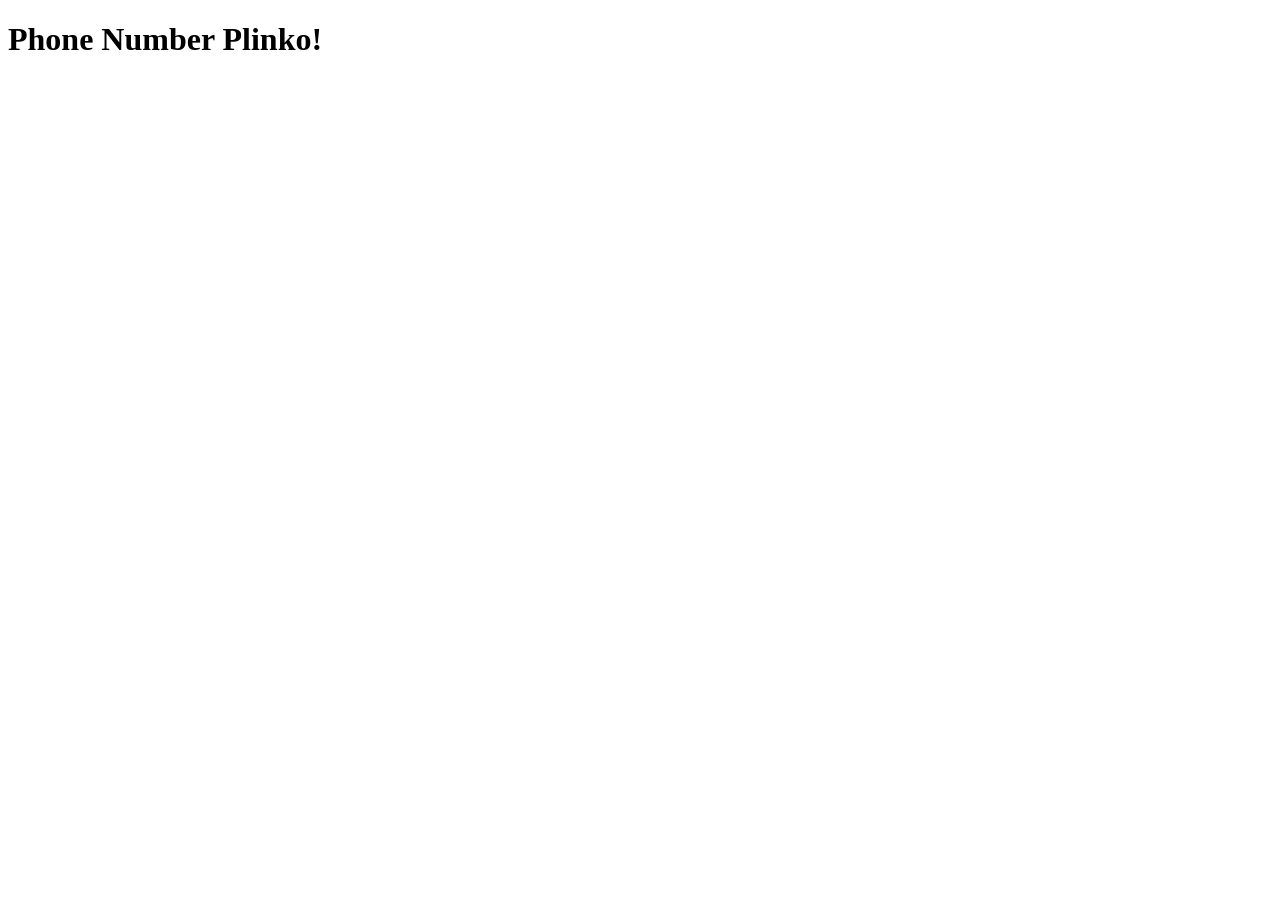
==== index.html @ 65becf67 "First commit" ====
<!doctype html>
<html lang="en">
  <head>
    <meta charset="UTF-8" />
    <meta name="viewport" content="width=device-width, initial-scale=1" />
    <title></title>
    <link href="style.css" rel="stylesheet" />
  </head>
  <body>
    <header>
      <h1>Phone Number Plinko!</h1>
    </header>
  </body>
</html>
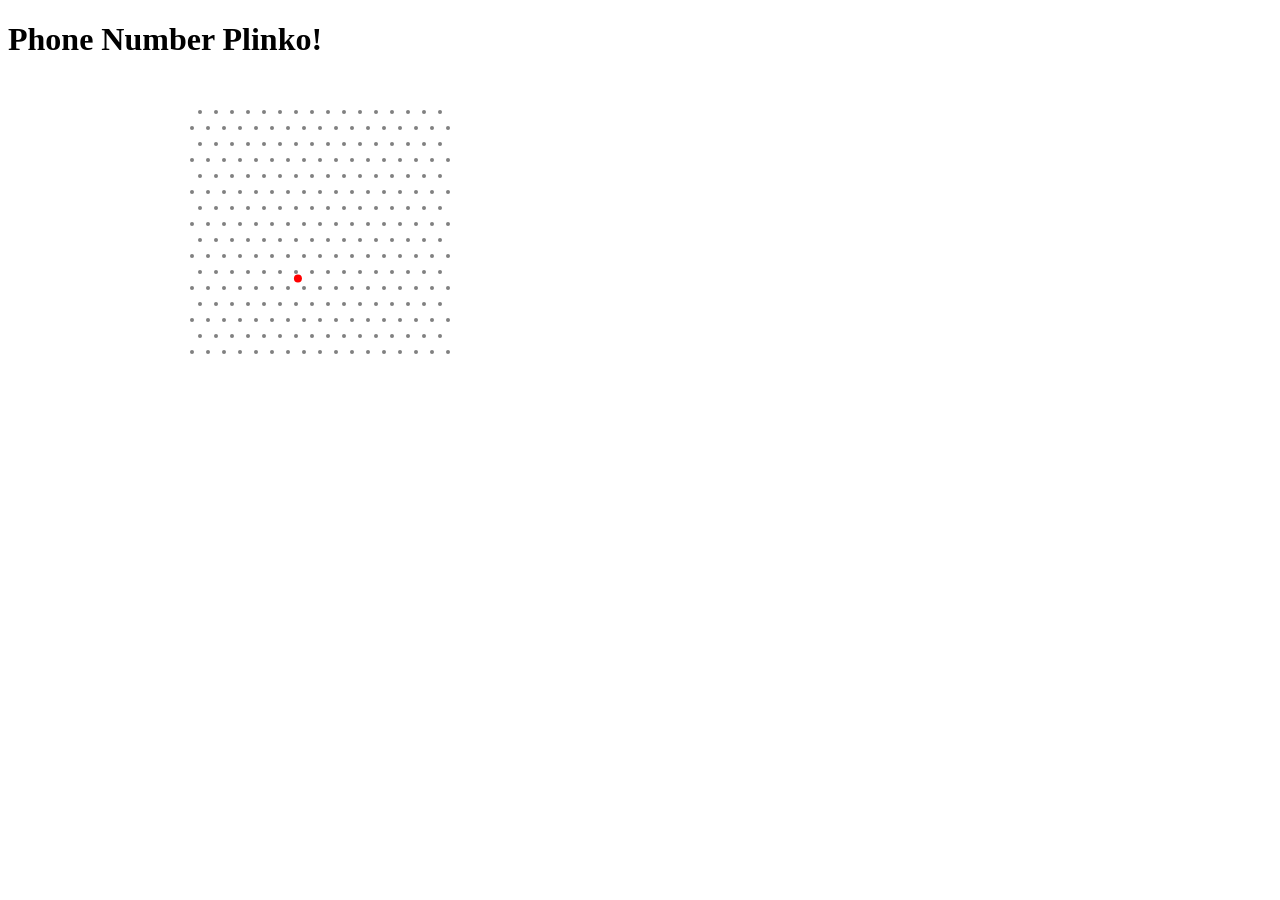
==== commit 097f1483: "add: physics, pegs" ====
--- a/index.html
+++ b/index.html
@@ -5,10 +5,13 @@
     <meta name="viewport" content="width=device-width, initial-scale=1" />
     <title></title>
     <link href="style.css" rel="stylesheet" />
+
+    <script src="script.js" defer></script>
   </head>
   <body>
     <header>
       <h1>Phone Number Plinko!</h1>
+      <canvas id="canvas" width="640" height="480"></canvas>
     </header>
   </body>
 </html>
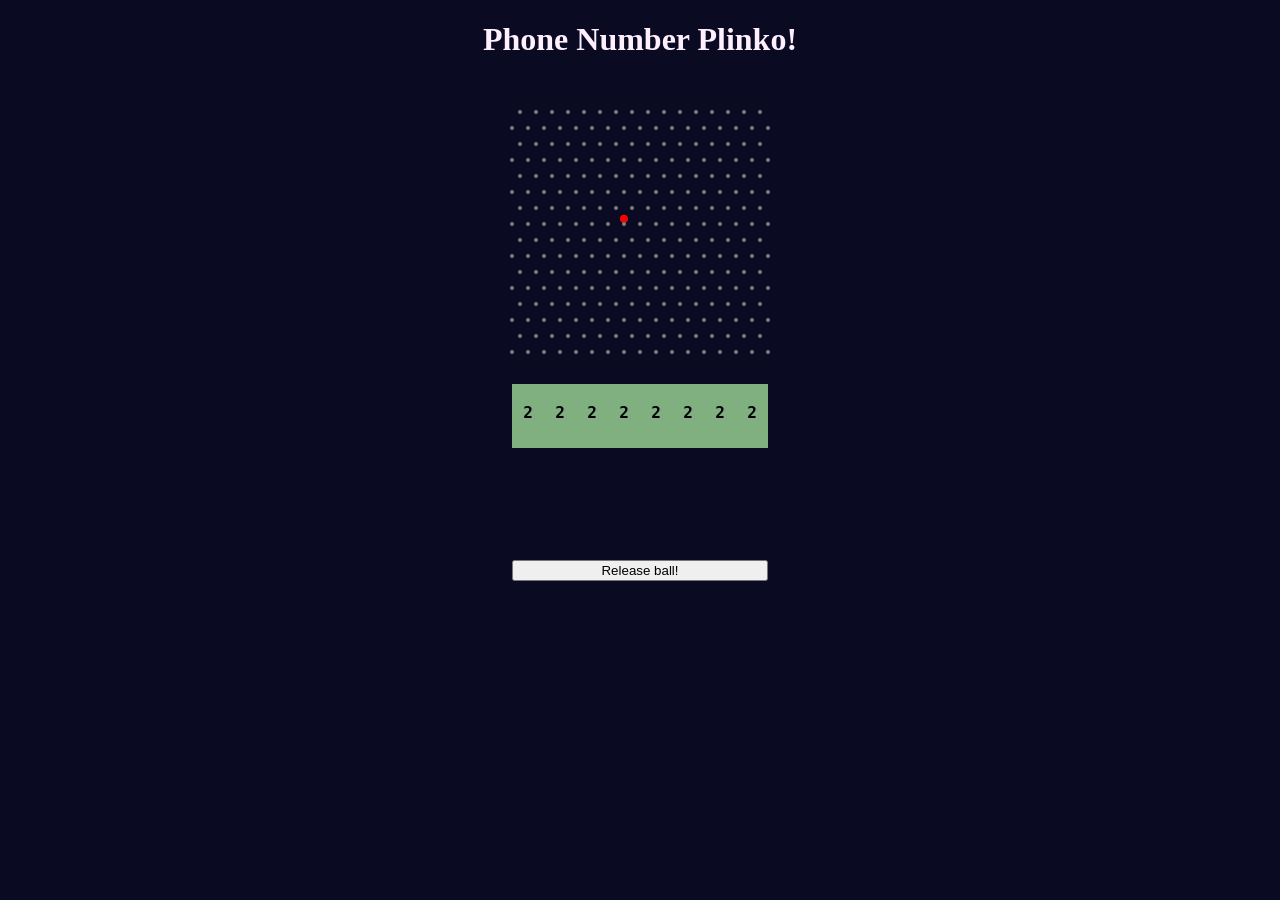
==== commit 8bc8d3ed: "work" ====
--- a/index.html
+++ b/index.html
@@ -6,12 +6,19 @@
     <title></title>
     <link href="style.css" rel="stylesheet" />
 
-    <script src="script.js" defer></script>
+    <script src="js/collision.js"></script>
+    <script src="js/ball.js"></script>
+    <script src="js/hole.js"></script>
+    <script src="js/script.js" defer></script>
   </head>
   <body>
-    <header>
-      <h1>Phone Number Plinko!</h1>
+    <header id="header">
+      <h1 id="header-title">Phone Number Plinko!</h1>
+    </header>
+
+    <main id="wrapper">
       <canvas id="canvas" width="640" height="480"></canvas>
-    </header>
+      <button id="btn-release">Release ball!</button>
+    </main>
   </body>
 </html>
--- a/style.css
+++ b/style.css
@@ -0,0 +1,48 @@
+/* Plinko
+ * Stylesheet
+ */
+
+:root {
+  --bg-primary: #0a0a22;
+
+  --bg-hole-number: #80b080;
+
+  --font-primary: #ffefff;
+
+  --font-hole-number: #000000;
+}
+
+html {
+  min-width: 100%;
+  height: 100%;
+
+  background-color: var(--bg-primary);
+}
+
+body {
+  margin: 0;
+}
+
+#header {
+  text-align: center;
+}
+
+#header-title {
+  color: var(--font-primary);
+}
+
+#wrapper {
+  width: 100%;
+}
+
+#canvas {
+  display: block;
+  margin: 0 auto;
+}
+
+#btn-release {
+  display: block;
+  margin: 0 auto;
+
+  width: 256px;
+}
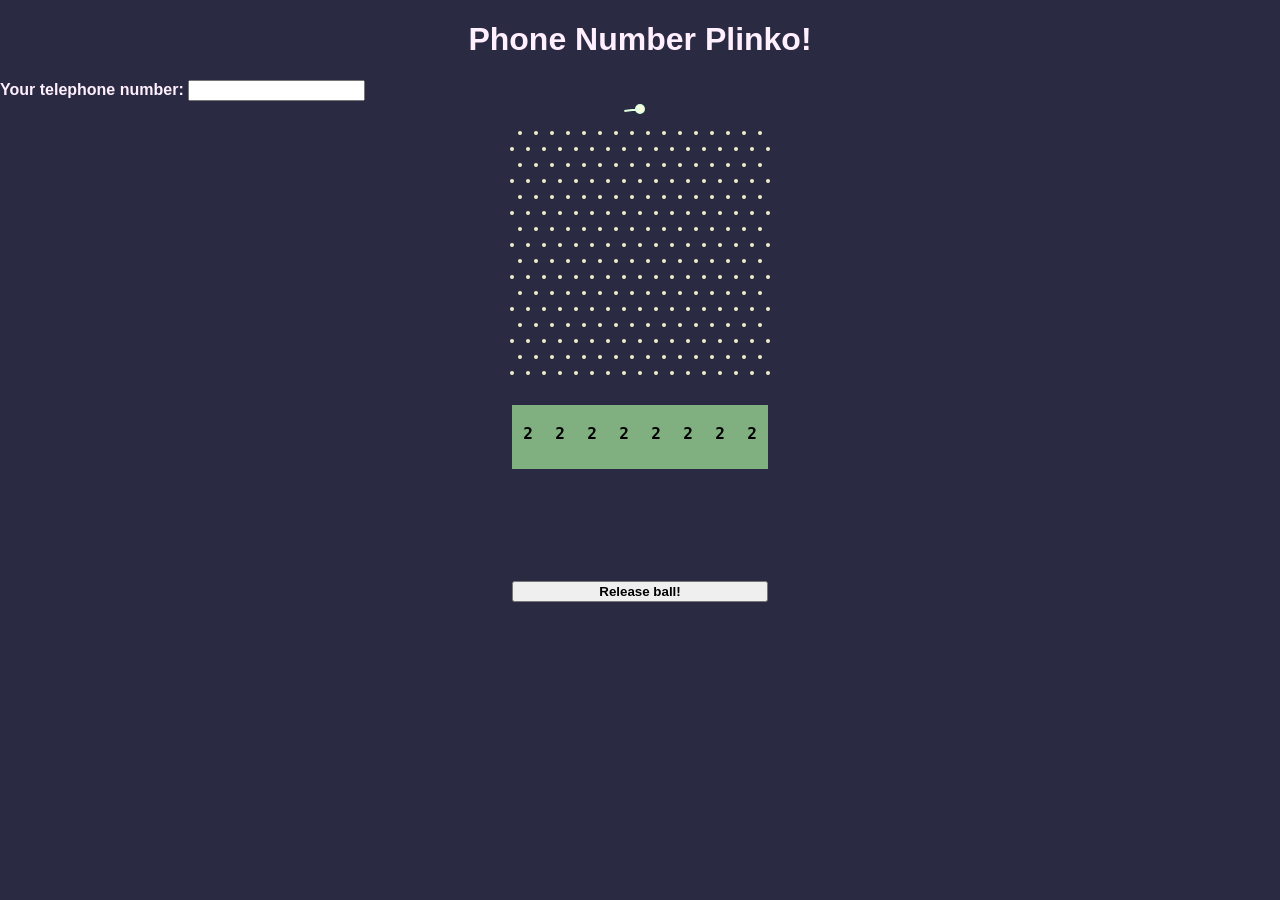
==== commit 6d0aa987: "work: basic mechanics" ====
--- a/index.html
+++ b/index.html
@@ -17,8 +17,16 @@
     </header>
 
     <main id="wrapper">
-      <canvas id="canvas" width="640" height="480"></canvas>
-      <button id="btn-release">Release ball!</button>
+      <div id="input-wrapper">
+        <label id="label-telephone">
+          <b>Your telephone number:</b>
+          <input id="input-telephone" type="tel" name="input-telephone" />
+        </label>
+      </div>
+      <div id="plinko-wrapepr">
+        <canvas id="canvas" width="640" height="480"></canvas>
+        <button id="btn-release"><b>Release ball!</b></button>
+      </div>
     </main>
   </body>
 </html>
--- a/style.css
+++ b/style.css
@@ -3,13 +3,17 @@
  */
 
 :root {
-  --bg-primary: #0a0a22;
+  --bg-primary: #2a2a42;
 
   --bg-hole-number: #80b080;
 
   --font-primary: #ffefff;
 
   --font-hole-number: #000000;
+
+  --plinko-peg: #f0f0d0;
+  --plinko-ball: #ffffdf;
+  --plinko-ball-vector: #dfffdf;
 }
 
 html {
@@ -17,6 +21,9 @@
   height: 100%;
 
   background-color: var(--bg-primary);
+  color: var(--font-primary);
+
+  font-family: sans-serif;
 }
 
 body {
@@ -28,11 +35,19 @@
 }
 
 #header-title {
-  color: var(--font-primary);
 }
 
 #wrapper {
   width: 100%;
+}
+
+#input-wrapper {
+}
+
+#label-telephone {
+}
+
+#input-telephone {
 }
 
 #canvas {
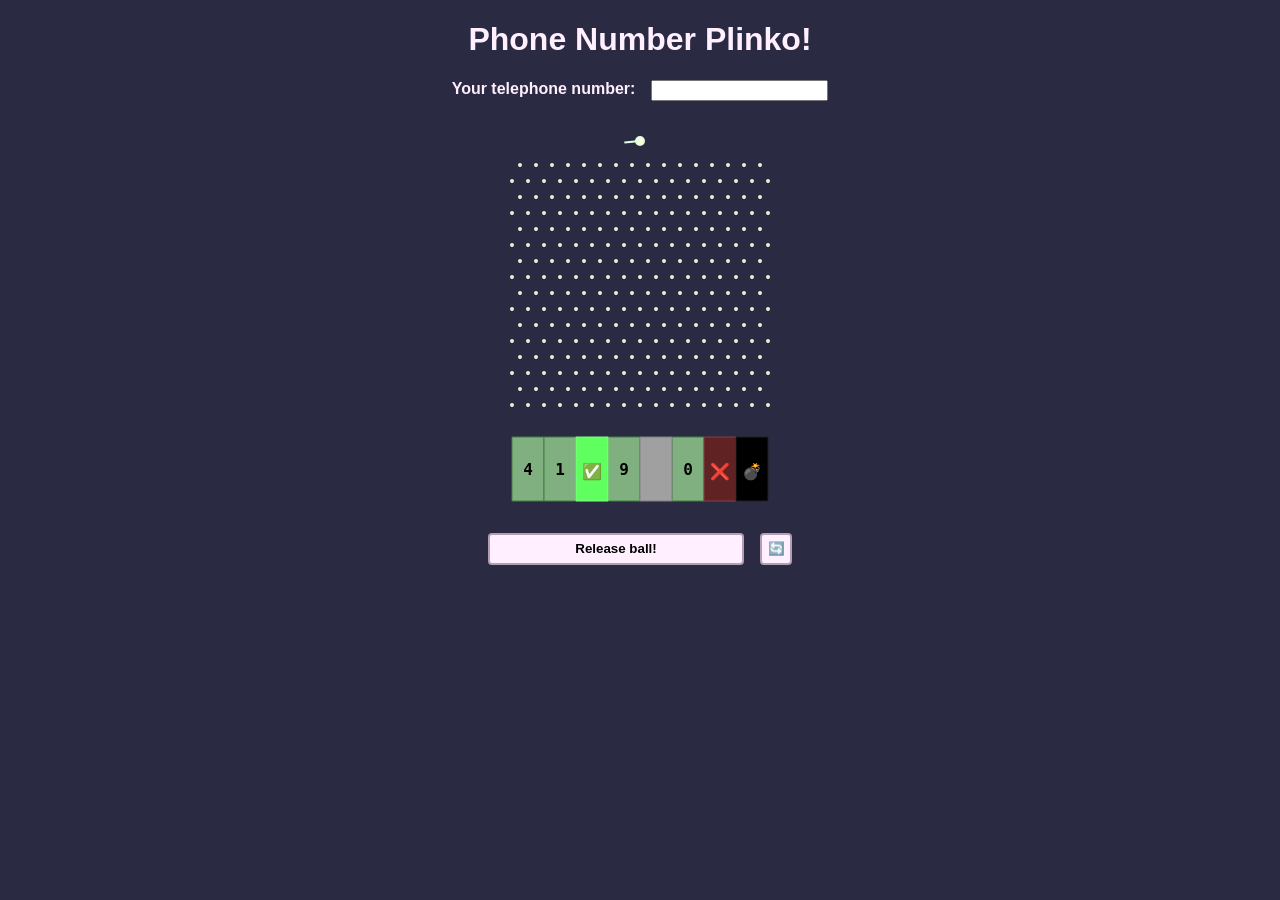
==== commit 27edfeee: "work: added hole types" ====
--- a/index.html
+++ b/index.html
@@ -18,14 +18,22 @@
 
     <main id="wrapper">
       <div id="input-wrapper">
-        <label id="label-telephone">
+        <label for="input-telephone" id="label-telephone">
           <b>Your telephone number:</b>
-          <input id="input-telephone" type="tel" name="input-telephone" />
         </label>
+        <input
+          readonly
+          id="input-telephone"
+          type="tel"
+          name="input-telephone"
+        />
       </div>
       <div id="plinko-wrapepr">
-        <canvas id="canvas" width="640" height="480"></canvas>
-        <button id="btn-release"><b>Release ball!</b></button>
+        <canvas id="canvas" width="640" height="400"></canvas>
+        <div id="controls-wrapper">
+          <button id="btn-release"><b>Release ball!</b></button>
+          <button id="btn-reroll">🔄</button>
+        </div>
       </div>
     </main>
   </body>
--- a/style.css
+++ b/style.css
@@ -4,12 +4,28 @@
 
 :root {
   --bg-primary: #2a2a42;
+  --bg-secondary: #ffefff;
+  --bg-highlight: #b0a0b0;
 
   --bg-hole-number: #80b080;
+  --bg-hole-blank: #a0a0a0;
+  --bg-hole-erase: #602222;
+  --bg-hole-bomb: #000000;
+  --bg-hole-submit: #60ff60;
 
   --font-primary: #ffefff;
 
   --font-hole-number: #000000;
+  --font-hole-blank: #200020;
+  --font-hole-erase: #d0b0d0;
+  --font-hole-bomb: var(--font-primary);
+  --font-hole-submit: #200020;
+
+  --border-hole-number: #408040;
+  --border-hole-blank: #808080;
+  --border-hole-erase: #804444;
+  --border-hole-bomb: #202020;
+  --border-hole-submit: #80ff80;
 
   --plinko-peg: #f0f0d0;
   --plinko-ball: #ffffdf;
@@ -42,6 +58,11 @@
 }
 
 #input-wrapper {
+  display: flex;
+  justify-content: center;
+  gap: 16px;
+
+  margin-bottom: 32px;
 }
 
 #label-telephone {
@@ -50,14 +71,44 @@
 #input-telephone {
 }
 
+#plinko-wrapepr {
+  display: flex;
+  justify-content: center;
+  flex-direction: column;
+}
+
 #canvas {
   display: block;
   margin: 0 auto;
 }
 
+#controls-wrapper {
+  display: flex;
+  justify-content: center;
+
+  gap: 16px;
+}
+
 #btn-release {
-  display: block;
-  margin: 0 auto;
+  background-color: var(--bg-secondary);
+  border: 2px solid var(--bg-highlight);
+  border-radius: 4px;
 
   width: 256px;
+  height: 32px;
 }
+
+#btn-reroll {
+  background-color: var(--bg-secondary);
+  border: 2px solid var(--bg-highlight);
+  border-radius: 4px;
+
+  width: 32px;
+  height: 32px;
+}
+
+#btn-release:hover,
+#btn-reroll:hover {
+  background-color: var(--bg-highlight);
+  cursor: pointer;
+}
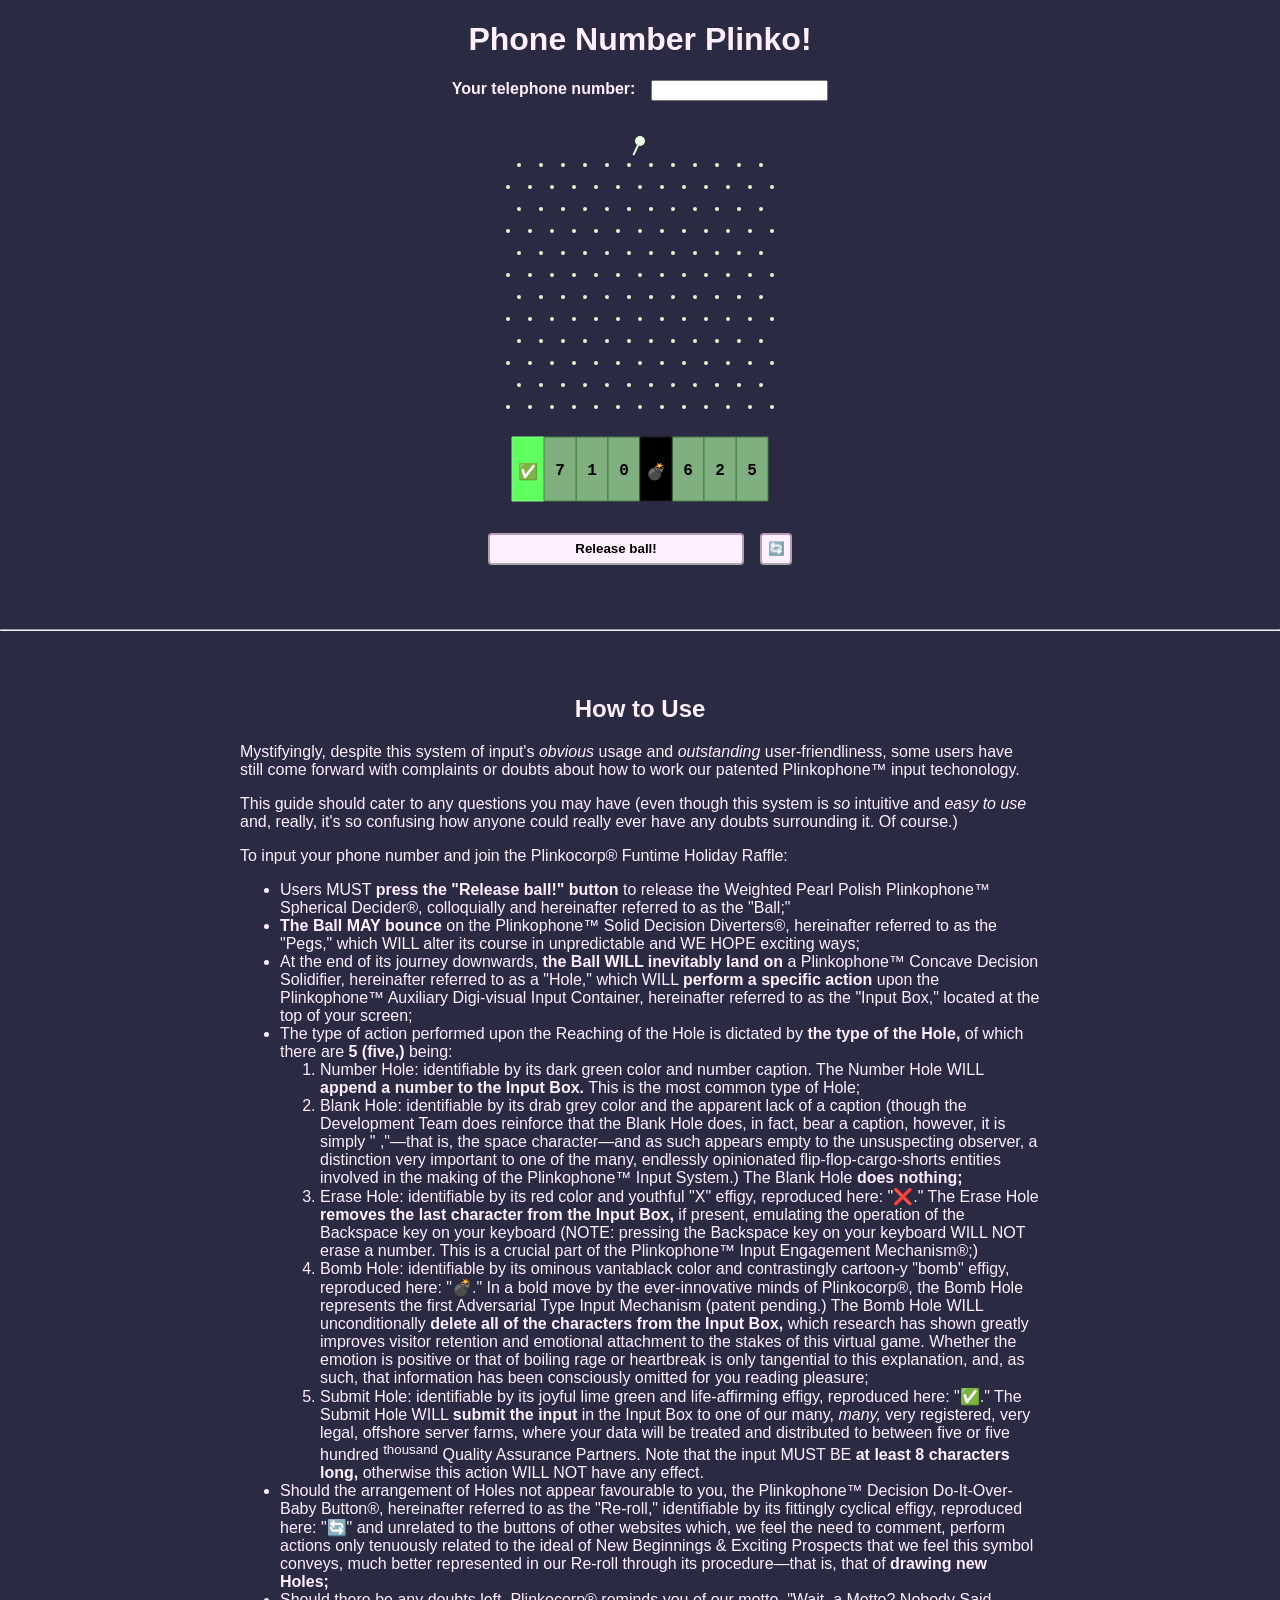
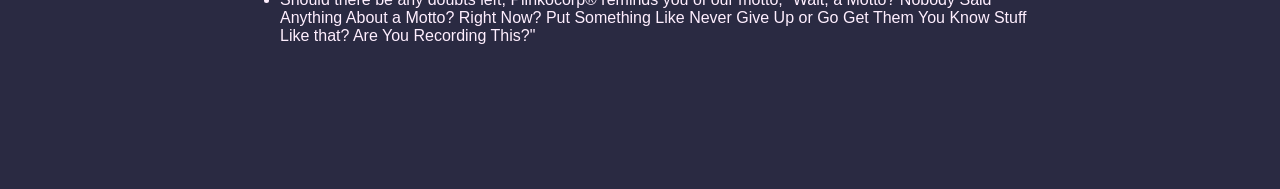
==== commit 70b0ff86: "done" ====
--- a/index.html
+++ b/index.html
@@ -4,7 +4,8 @@
     <meta charset="UTF-8" />
     <meta name="viewport" content="width=device-width, initial-scale=1" />
     <title></title>
-    <link href="style.css" rel="stylesheet" />
+
+    <link href="css/style.css" rel="stylesheet" />
 
     <script src="js/collision.js"></script>
     <script src="js/ball.js"></script>
@@ -26,6 +27,7 @@
           id="input-telephone"
           type="tel"
           name="input-telephone"
+          minlength="8"
         />
       </div>
       <div id="plinko-wrapepr">
@@ -35,6 +37,127 @@
           <button id="btn-reroll">🔄</button>
         </div>
       </div>
+      <hr />
+      <div id="howto-wrapper">
+        <h2 id="howto-title">How to Use</h2>
+        <div id="howto-box">
+          <p>
+            Mystifyingly, despite this system of input's <i>obvious</i> usage
+            and <i>outstanding</i> user-friendliness, some users have still come
+            forward with complaints or doubts about how to work our patented
+            Plinkophone&trade; input techonology.
+          </p>
+          <p>
+            This guide should cater to any questions you may have (even though
+            this system is <i>so</i> intuitive and <i>easy to use</i> and,
+            really, it's so confusing how anyone could really ever have any
+            doubts surrounding it. Of course.)
+          </p>
+          <p>
+            To input your phone number and join the Plinkocorp&reg; Funtime
+            Holiday Raffle:
+          </p>
+          <ul>
+            <li>
+              Users MUST <b>press the "Release ball!" button</b> to release the
+              Weighted Pearl Polish Plinkophone&trade; Spherical Decider&reg;,
+              colloquially and hereinafter referred to as the "Ball;"
+            </li>
+            <li>
+              <b>The Ball MAY bounce</b> on the Plinkophone&trade; Solid
+              Decision Diverters&reg;, hereinafter referred to as the "Pegs,"
+              which WILL alter its course in unpredictable and WE HOPE exciting
+              ways;
+            </li>
+            <li>
+              At the end of its journey downwards,
+              <b>the Ball WILL inevitably land on</b> a Plinkophone&trade;
+              Concave Decision Solidifier, hereinafter referred to as a "Hole,"
+              which WILL <b>perform a specific action</b> upon the
+              Plinkophone&trade; Auxiliary Digi-visual Input Container,
+              hereinafter referred to as the "Input Box," located at the top of
+              your screen;
+            </li>
+            <li>
+              The type of action performed upon the Reaching of the Hole is
+              dictated by <b>the type of the Hole,</b> of which there are
+              <b>5 (five,)</b> being:
+              <ol>
+                <li>
+                  Number Hole: identifiable by its dark green color and number
+                  caption. The Number Hole WILL
+                  <b>append a number to the Input Box.</b> This is the most
+                  common type of Hole;
+                </li>
+                <li>
+                  Blank Hole: identifiable by its drab grey color and the
+                  apparent lack of a caption (though the Development Team does
+                  reinforce that the Blank Hole does, in fact, bear a caption,
+                  however, it is simply " ,"&mdash;that is, the space
+                  character&mdash;and as such appears empty to the unsuspecting
+                  observer, a distinction very important to one of the many,
+                  endlessly opinionated flip-flop-cargo-shorts entities involved
+                  in the making of the Plinkophone&trade; Input System.) The
+                  Blank Hole
+                  <b>does nothing;</b>
+                </li>
+                <li>
+                  Erase Hole: identifiable by its red color and youthful "X"
+                  effigy, reproduced here: "❌." The Erase Hole
+                  <b>removes the last character from the Input Box,</b> if
+                  present, emulating the operation of the Backspace key on your
+                  keyboard (NOTE: pressing the Backspace key on your keyboard
+                  WILL NOT erase a number. This is a crucial part of the
+                  Plinkophone&trade; Input Engagement Mechanism&reg;;)
+                </li>
+                <li>
+                  Bomb Hole: identifiable by its ominous vantablack color and
+                  contrastingly cartoon-y "bomb" effigy, reproduced here: "💣."
+                  In a bold move by the ever-innovative minds of
+                  Plinkocorp&reg;, the Bomb Hole represents the first
+                  Adversarial Type Input Mechanism (patent pending.) The Bomb
+                  Hole WILL unconditionally
+                  <b>delete all of the characters from the Input Box,</b> which
+                  research has shown greatly improves visitor retention and
+                  emotional attachment to the stakes of this virtual game.
+                  Whether the emotion is positive or that of boiling rage or
+                  heartbreak is only tangential to this explanation, and, as
+                  such, that information has been consciously omitted for you
+                  reading pleasure;
+                </li>
+                <li>
+                  Submit Hole: identifiable by its joyful lime green and
+                  life-affirming effigy, reproduced here: "✅." The Submit Hole
+                  WILL <b>submit the input</b> in the Input Box to one of our
+                  many, <i>many,</i> very registered, very legal, offshore
+                  server farms, where your data will be treated and distributed
+                  to between five or five hundred <sup>thousand</sup> Quality
+                  Assurance Partners. Note that the input MUST BE
+                  <b>at least 8 characters long,</b> otherwise this action WILL
+                  NOT have any effect.
+                </li>
+              </ol>
+            </li>
+            <li>
+              Should the arrangement of Holes not appear favourable to you, the
+              Plinkophone&trade; Decision Do-It-Over-Baby Button&reg;,
+              hereinafter referred to as the "Re-roll," identifiable by its
+              fittingly cyclical effigy, reproduced here: "🔄" and unrelated to
+              the buttons of other websites which, we feel the need to comment,
+              perform actions only tenuously related to the ideal of New
+              Beginnings &amp; Exciting Prospects that we feel this symbol
+              conveys, much better represented in our Re-roll through its
+              procedure&mdash;that is, that of <b>drawing new Holes;</b>
+            </li>
+            <li>
+              Should there be any doubts left, Plinkocorp&reg; reminds you of
+              our motto, "Wait, a Motto? Nobody Said Anything About a Motto?
+              Right Now? Put Something Like Never Give Up or Go Get Them You
+              Know Stuff Like that? Are You Recording This?"
+            </li>
+          </ul>
+        </div>
+      </div>
     </main>
   </body>
 </html>
--- a/css/style.css
+++ b/css/style.css
@@ -0,0 +1,133 @@
+/* Plinko
+ * Main stylesheet
+ */
+
+:root {
+  --bg-primary: #2a2a42;
+  --bg-secondary: #ffefff;
+  --bg-highlight: #b0a0b0;
+
+  --bg-hole-number: #80b080;
+  --bg-hole-blank: #a0a0a0;
+  --bg-hole-erase: #602222;
+  --bg-hole-bomb: #000000;
+  --bg-hole-submit: #60ff60;
+
+  --font-primary: #ffefff;
+  --font-secondary: #4a4a62;
+
+  --font-hole-number: #000000;
+  --font-hole-blank: #200020;
+  --font-hole-erase: #d0b0d0;
+  --font-hole-bomb: var(--font-primary);
+  --font-hole-submit: #200020;
+
+  --border-hole-number: #408040;
+  --border-hole-blank: #808080;
+  --border-hole-erase: #804444;
+  --border-hole-bomb: #202020;
+  --border-hole-submit: #80ff80;
+
+  --plinko-peg: #f0f0d0;
+  --plinko-ball: #ffffdf;
+  --plinko-ball-vector: #dfffdf;
+}
+
+html {
+  min-width: 100%;
+  height: 100%;
+
+  background-color: var(--bg-primary);
+  color: var(--font-primary);
+
+  font-family: sans-serif;
+}
+
+body {
+  margin: 0;
+}
+
+hr {
+  margin: 64px 0;
+  color: var(--font-primary);
+}
+
+#header {
+  text-align: center;
+}
+
+#header-title {
+}
+
+#wrapper {
+  width: 100%;
+}
+
+#input-wrapper {
+  display: flex;
+  justify-content: center;
+  gap: 16px;
+
+  margin-bottom: 32px;
+}
+
+#label-telephone {
+}
+
+#input-telephone {
+}
+
+#plinko-wrapepr {
+  display: flex;
+  justify-content: center;
+  flex-direction: column;
+}
+
+#canvas {
+  display: block;
+  margin: 0 auto;
+}
+
+#controls-wrapper {
+  display: flex;
+  justify-content: center;
+
+  gap: 16px;
+}
+
+#btn-release {
+  background-color: var(--bg-secondary);
+  border: 2px solid var(--bg-highlight);
+  border-radius: 4px;
+
+  width: 256px;
+  height: 32px;
+}
+
+#btn-reroll {
+  background-color: var(--bg-secondary);
+  border: 2px solid var(--bg-highlight);
+  border-radius: 4px;
+
+  width: 32px;
+  height: 32px;
+}
+
+#btn-release:hover,
+#btn-reroll:hover {
+  background-color: var(--bg-highlight);
+  cursor: pointer;
+}
+
+#howto-wrapper {
+  padding-bottom: 128px;
+}
+
+#howto-title {
+  text-align: center;
+}
+
+#howto-box {
+  margin: 0 auto;
+  width: 800px;
+}
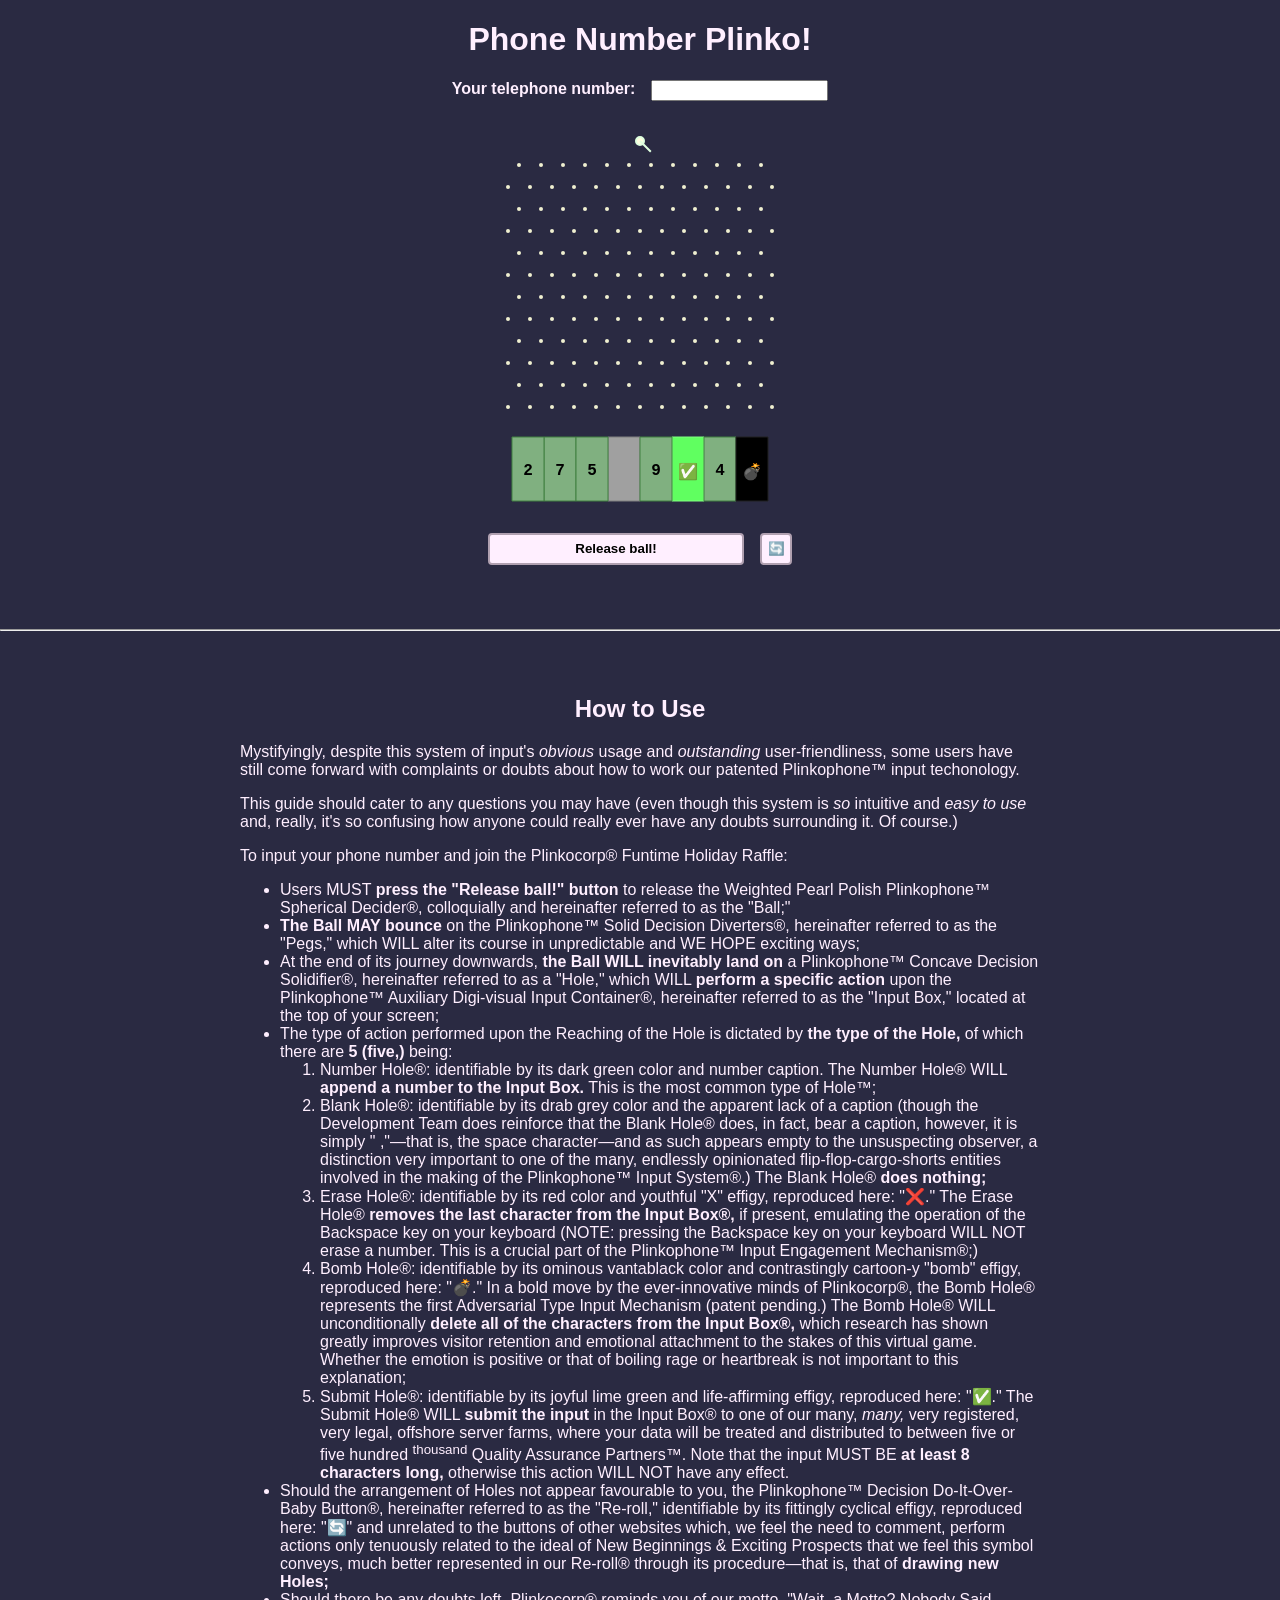
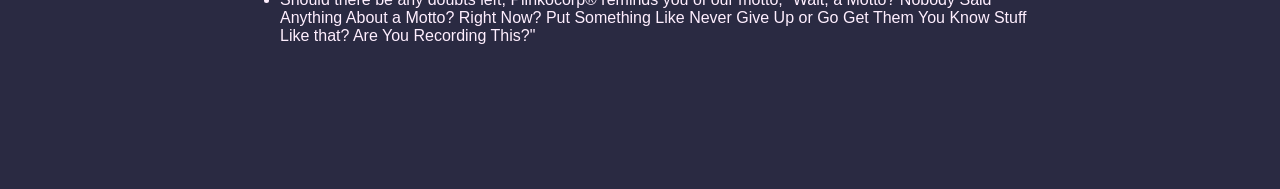
==== commit 6c26bc58: "fix: register- and trademark-ify" ====
--- a/index.html
+++ b/index.html
@@ -72,9 +72,9 @@
             <li>
               At the end of its journey downwards,
               <b>the Ball WILL inevitably land on</b> a Plinkophone&trade;
-              Concave Decision Solidifier, hereinafter referred to as a "Hole,"
-              which WILL <b>perform a specific action</b> upon the
-              Plinkophone&trade; Auxiliary Digi-visual Input Container,
+              Concave Decision Solidifier&reg;, hereinafter referred to as a
+              "Hole," which WILL <b>perform a specific action</b> upon the
+              Plinkophone&trade; Auxiliary Digi-visual Input Container&reg;,
               hereinafter referred to as the "Input Box," located at the top of
               your screen;
             </li>
@@ -84,55 +84,54 @@
               <b>5 (five,)</b> being:
               <ol>
                 <li>
-                  Number Hole: identifiable by its dark green color and number
-                  caption. The Number Hole WILL
+                  Number Hole&reg;: identifiable by its dark green color and
+                  number caption. The Number Hole&reg; WILL
                   <b>append a number to the Input Box.</b> This is the most
-                  common type of Hole;
+                  common type of Hole&trade;;
                 </li>
                 <li>
-                  Blank Hole: identifiable by its drab grey color and the
+                  Blank Hole&reg;: identifiable by its drab grey color and the
                   apparent lack of a caption (though the Development Team does
-                  reinforce that the Blank Hole does, in fact, bear a caption,
-                  however, it is simply " ,"&mdash;that is, the space
+                  reinforce that the Blank Hole&reg; does, in fact, bear a
+                  caption, however, it is simply " ,"&mdash;that is, the space
                   character&mdash;and as such appears empty to the unsuspecting
                   observer, a distinction very important to one of the many,
                   endlessly opinionated flip-flop-cargo-shorts entities involved
-                  in the making of the Plinkophone&trade; Input System.) The
-                  Blank Hole
+                  in the making of the Plinkophone&trade; Input System&reg;.)
+                  The Blank Hole&reg;
                   <b>does nothing;</b>
                 </li>
                 <li>
-                  Erase Hole: identifiable by its red color and youthful "X"
-                  effigy, reproduced here: "❌." The Erase Hole
-                  <b>removes the last character from the Input Box,</b> if
+                  Erase Hole&reg;: identifiable by its red color and youthful
+                  "X" effigy, reproduced here: "❌." The Erase Hole&reg;
+                  <b>removes the last character from the Input Box&reg;,</b> if
                   present, emulating the operation of the Backspace key on your
                   keyboard (NOTE: pressing the Backspace key on your keyboard
                   WILL NOT erase a number. This is a crucial part of the
                   Plinkophone&trade; Input Engagement Mechanism&reg;;)
                 </li>
                 <li>
-                  Bomb Hole: identifiable by its ominous vantablack color and
-                  contrastingly cartoon-y "bomb" effigy, reproduced here: "💣."
-                  In a bold move by the ever-innovative minds of
-                  Plinkocorp&reg;, the Bomb Hole represents the first
+                  Bomb Hole&reg;: identifiable by its ominous vantablack color
+                  and contrastingly cartoon-y "bomb" effigy, reproduced here:
+                  "💣." In a bold move by the ever-innovative minds of
+                  Plinkocorp&reg;, the Bomb Hole&reg; represents the first
                   Adversarial Type Input Mechanism (patent pending.) The Bomb
-                  Hole WILL unconditionally
-                  <b>delete all of the characters from the Input Box,</b> which
-                  research has shown greatly improves visitor retention and
-                  emotional attachment to the stakes of this virtual game.
+                  Hole&reg; WILL unconditionally
+                  <b>delete all of the characters from the Input Box&reg;,</b>
+                  which research has shown greatly improves visitor retention
+                  and emotional attachment to the stakes of this virtual game.
                   Whether the emotion is positive or that of boiling rage or
-                  heartbreak is only tangential to this explanation, and, as
-                  such, that information has been consciously omitted for you
-                  reading pleasure;
+                  heartbreak is not important to this explanation;
                 </li>
                 <li>
-                  Submit Hole: identifiable by its joyful lime green and
-                  life-affirming effigy, reproduced here: "✅." The Submit Hole
-                  WILL <b>submit the input</b> in the Input Box to one of our
-                  many, <i>many,</i> very registered, very legal, offshore
-                  server farms, where your data will be treated and distributed
-                  to between five or five hundred <sup>thousand</sup> Quality
-                  Assurance Partners. Note that the input MUST BE
+                  Submit Hole&reg;: identifiable by its joyful lime green and
+                  life-affirming effigy, reproduced here: "✅." The Submit
+                  Hole&reg; WILL <b>submit the input</b> in the Input Box&reg;
+                  to one of our many, <i>many,</i> very registered, very legal,
+                  offshore server farms, where your data will be treated and
+                  distributed to between five or five hundred
+                  <sup>thousand</sup> Quality Assurance Partners&trade;. Note
+                  that the input MUST BE
                   <b>at least 8 characters long,</b> otherwise this action WILL
                   NOT have any effect.
                 </li>
@@ -146,7 +145,7 @@
               the buttons of other websites which, we feel the need to comment,
               perform actions only tenuously related to the ideal of New
               Beginnings &amp; Exciting Prospects that we feel this symbol
-              conveys, much better represented in our Re-roll through its
+              conveys, much better represented in our Re-roll&reg; through its
               procedure&mdash;that is, that of <b>drawing new Holes;</b>
             </li>
             <li>
